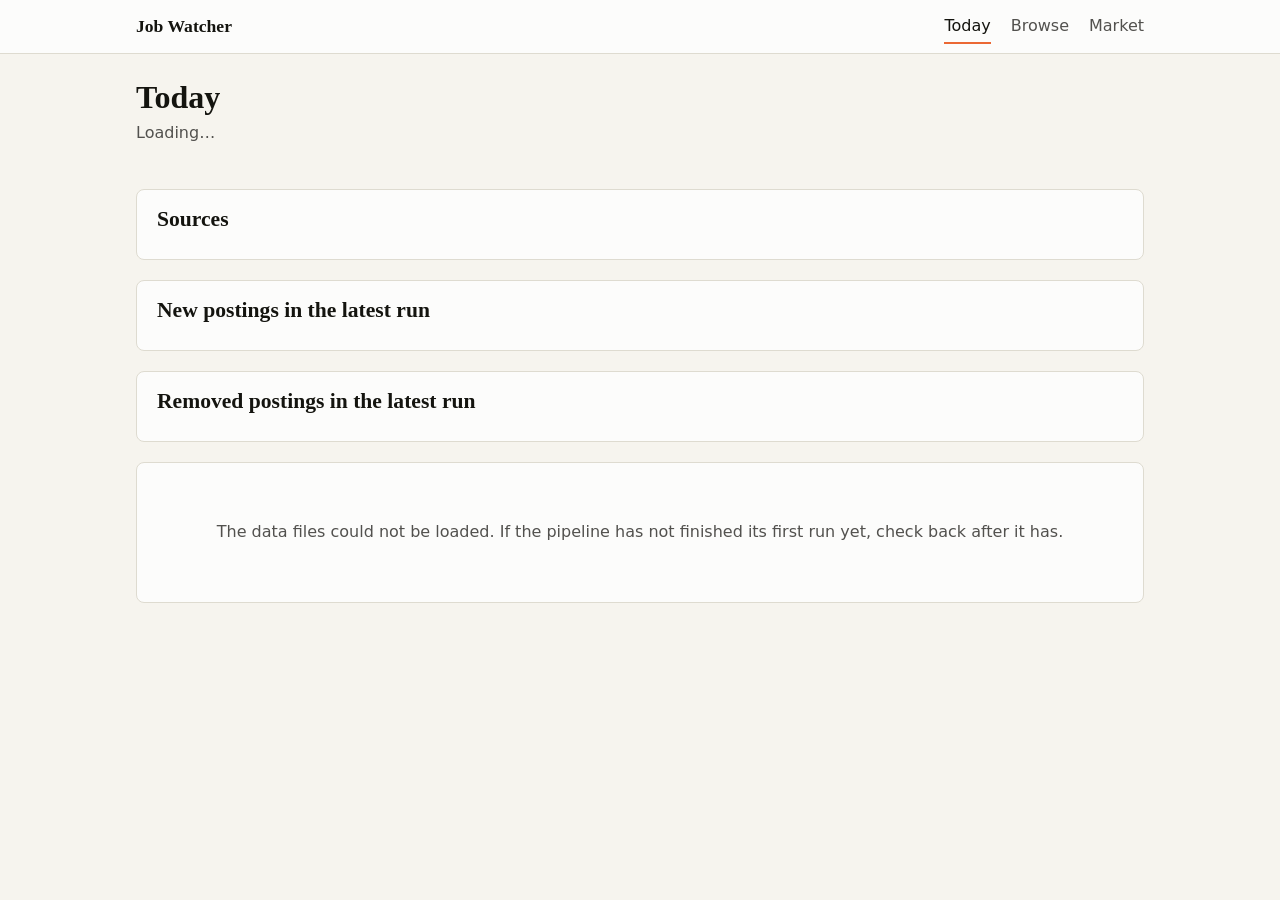
==== index.html @ 09fbc18b "Add Today, Browse and Market pages Co-Authored-By: Claude Fable 5.2 <noreply@anthropic.com> Claude-S" ====
<!doctype html>
<html lang="en">
<head>
<meta charset="utf-8">
<meta name="viewport" content="width=device-width, initial-scale=1">
<title>Today · Job Watcher</title>
<meta name="description" content="A daily watch on financial analyst and FP&amp;A openings.">
<meta name="theme-color" content="#14140f">
<link rel="manifest" href="manifest.webmanifest">
<link rel="icon" href="icons/icon-192.png">
<link rel="apple-touch-icon" href="icons/icon-192.png">
<link rel="stylesheet" href="style.css">
</head>
<body data-page="index">
<main>
  <h1>Today</h1>
  <p class="sub" id="last-run">Loading…</p>
  <div class="tiles" id="tiles"></div>
  <section class="card"><h2 id="sources-head">Sources</h2><ul class="sources" id="sources"></ul></section>
  <section class="card"><h2 id="new-head">New postings in the latest run</h2><div id="new"></div></section>
  <section class="card"><h2 id="removed-head">Removed postings in the latest run</h2><div id="removed"></div></section>
</main>
<script src="app.js"></script>
</body>
</html>
---- style.css ----
/* One set of fonts and colors for all three pages. */
:root {
  --page: #f6f4ee; --surface: #fcfcfb; --ink: #14140f; --ink-2: #52514e; --line: #dedbd0;
  --accent: #1c5cab; --series-1: #2a78d6; --series-2: #eb6834;
  --good: #0a7a0a; --bad: #c0302f; --star: #c98500;
  --serif: "Iowan Old Style", "Palatino Linotype", Palatino, Georgia, serif;
  --sans: system-ui, -apple-system, "Segoe UI", Roboto, Helvetica, Arial, sans-serif;
}
@media (prefers-color-scheme: dark) {
  :root {
    --page: #0f0f0e; --surface: #1a1a19; --ink: #f0efec; --ink-2: #c3c2b7; --line: #383835;
    --accent: #86b6ef; --series-1: #3987e5; --series-2: #d95926;
    --good: #3fbf3f; --bad: #e66767; --star: #eda100;
  }
}
* { box-sizing: border-box; }
body { margin: 0; background: var(--page); color: var(--ink); font: 16px/1.5 var(--sans); }
a { color: var(--accent); }
h1, h2, h3 { font-family: var(--serif); font-weight: 600; line-height: 1.2; text-wrap: balance; }
h1 { font-size: 2rem; margin: 0 0 .25rem; }
h2 { font-size: 1.35rem; margin: 0 0 .5rem; }
.sub { color: var(--ink-2); margin: 0 0 1.5rem; }
main { max-width: 1040px; margin: 0 auto; padding: 1.5rem 1rem 4rem; }

/* navigation bar (built by app.js on every page) */
.nav { background: var(--surface); border-bottom: 1px solid var(--line); position: sticky; top: 0; z-index: 5; }
.nav-in { max-width: 1040px; margin: 0 auto; padding: .6rem 1rem; display: flex; gap: 1.25rem; align-items: center; flex-wrap: wrap; }
.brand { font-family: var(--serif); font-weight: 700; font-size: 1.1rem; color: var(--ink); text-decoration: none; margin-right: auto; }
.nav a.tab { color: var(--ink-2); text-decoration: none; padding: .25rem 0; border-bottom: 2px solid transparent; }
.nav a.tab[aria-current="page"] { color: var(--ink); border-bottom-color: var(--series-2); }
.offline { display: none; font-size: .8rem; background: var(--series-2); color: #fff; padding: .1rem .5rem; border-radius: 99px; }
body.is-offline .offline { display: inline-block; }

.card { background: var(--surface); border: 1px solid var(--line); border-radius: 8px; padding: 1.1rem 1.25rem; margin-bottom: 1.25rem; }
.tiles { display: grid; grid-template-columns: repeat(auto-fit, minmax(170px, 1fr)); gap: .75rem; margin-bottom: 1.25rem; }
.tile { background: var(--surface); border: 1px solid var(--line); border-radius: 8px; padding: .9rem 1rem; }
.tile b { display: block; font: 600 2rem/1.1 var(--serif); font-variant-numeric: tabular-nums; }
.tile span { color: var(--ink-2); font-size: .9rem; }
.muted { color: var(--ink-2); }
.small { font-size: .875rem; }

table { border-collapse: collapse; width: 100%; font-size: .9rem; }
th, td { text-align: left; padding: .35rem .5rem; border-bottom: 1px solid var(--line); }
th { color: var(--ink-2); font-weight: 600; }
td.num, th.num { text-align: right; font-variant-numeric: tabular-nums; }
.ok { color: var(--good); font-weight: 600; } .fail { color: var(--bad); font-weight: 600; }
.sources { columns: 3 220px; column-gap: 1.5rem; list-style: none; padding: 0; margin: 0; font-size: .9rem; }
.sources li { break-inside: avoid; display: flex; gap: .5rem; padding: .15rem 0; }
.sources li span:nth-child(2) { margin-right: auto; }

/* posting lists */
.posts { list-style: none; margin: 0; padding: 0; }
.posts li { display: flex; gap: .75rem; align-items: baseline; padding: .55rem 0; border-bottom: 1px solid var(--line); }
.posts li:last-child { border-bottom: 0; }
.posts .what { flex: 1; min-width: 0; }
.posts .title { font-weight: 600; }
.posts .meta { color: var(--ink-2); font-size: .875rem; }
.posts .apply { white-space: nowrap; font-size: .9rem; }
.pill { font-size: .72rem; border: 1px solid var(--series-2); color: var(--ink); border-radius: 99px; padding: 0 .45rem; margin-left: .4rem; white-space: nowrap; }
.star { background: none; border: 0; font-size: 1.25rem; line-height: 1; cursor: pointer; color: var(--line); padding: 0 .1rem; }
.star[aria-pressed="true"] { color: var(--star); }
.star:focus-visible, button:focus-visible, select:focus-visible, input:focus-visible, a:focus-visible { outline: 2px solid var(--accent); outline-offset: 2px; }

/* filters */
.filters { display: flex; flex-wrap: wrap; gap: .6rem .9rem; align-items: end; }
.filters label { display: grid; gap: .15rem; font-size: .8rem; color: var(--ink-2); }
.filters select, .filters input[type=search] { font: inherit; padding: .35rem .5rem; border: 1px solid var(--line); border-radius: 6px; background: var(--surface); color: var(--ink); max-width: 15rem; }
.switch { display: inline-flex; border: 1px solid var(--line); border-radius: 6px; overflow: hidden; }
.switch button { font: inherit; border: 0; background: var(--surface); color: var(--ink-2); padding: .35rem .7rem; cursor: pointer; }
.switch button[aria-pressed="true"] { background: var(--ink); color: var(--page); }
.btn { font: inherit; border: 1px solid var(--line); background: var(--surface); color: var(--ink); border-radius: 6px; padding: .4rem .8rem; cursor: pointer; }

/* charts */
.chart { position: relative; margin-top: .75rem; }
.chart svg { display: block; width: 100%; height: auto; overflow: visible; }
.chart text { fill: var(--ink-2); font: 11px var(--sans); }
.chart .val { fill: var(--ink); font-variant-numeric: tabular-nums; }
.chart .grid { stroke: var(--line); stroke-width: 1; }
.chart .bar { transition: opacity .1s; }
.chart .hit { fill: transparent; }
.chart .hit:hover + .bar, .chart g:hover > .bar { opacity: .75; }
.chart-title { font-size: .85rem; font-weight: 600; color: var(--ink-2); margin: 1rem 0 0; }
.tip { position: absolute; pointer-events: none; background: var(--ink); color: var(--page); font-size: .8rem; padding: .25rem .5rem; border-radius: 4px; white-space: nowrap; transform: translate(-50%, -130%); display: none; z-index: 2; }
details.data { margin-top: .5rem; font-size: .85rem; }
details.data summary { cursor: pointer; color: var(--ink-2); }
.empty { color: var(--ink-2); padding: 1.5rem 0; text-align: center; }
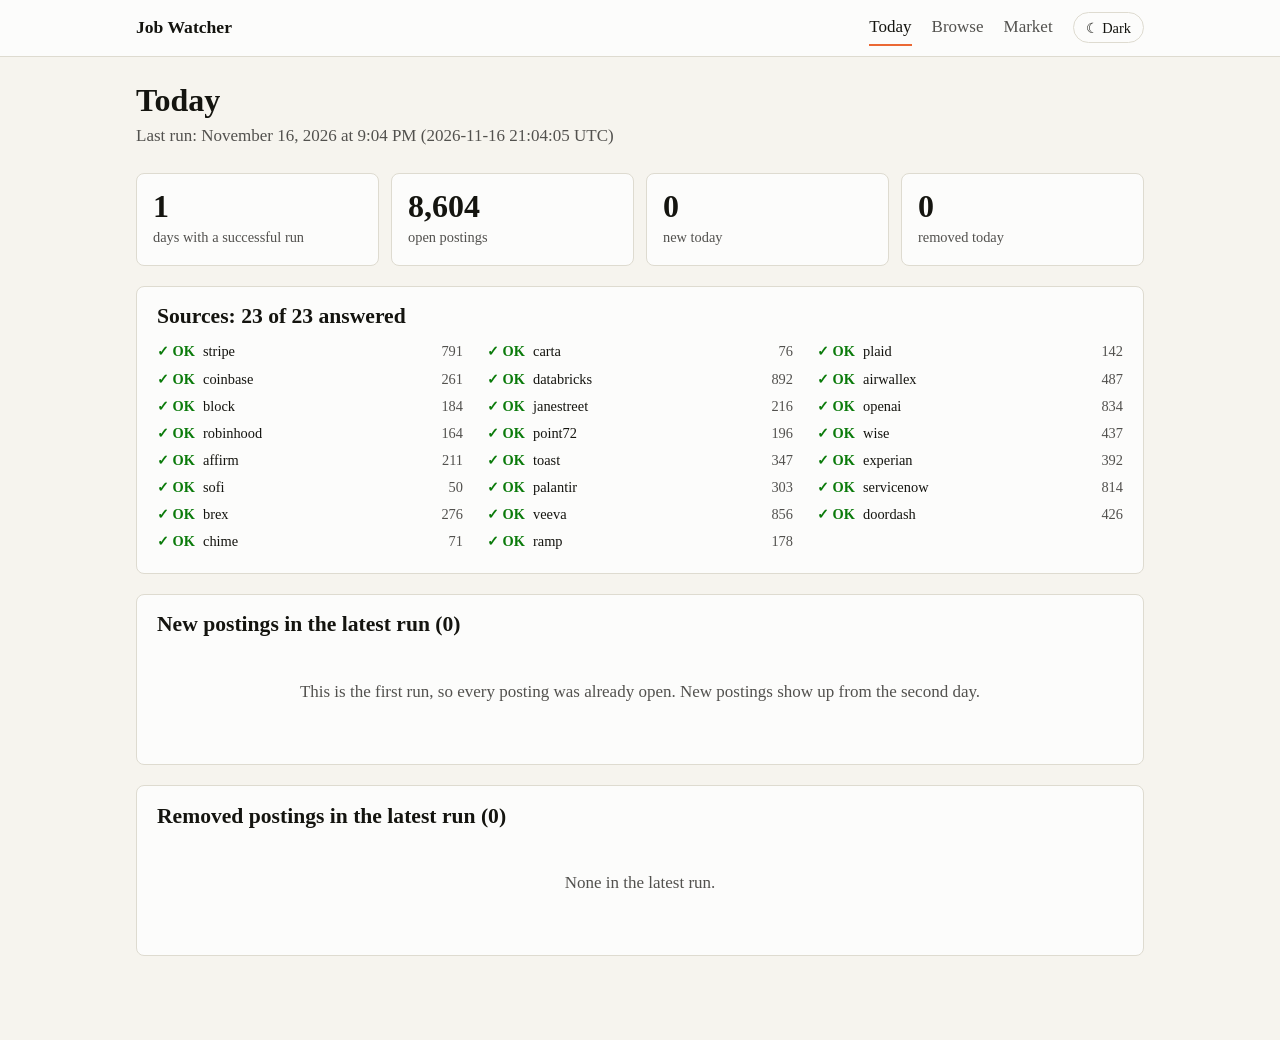
==== commit 6ee9d88c: "Add light/dark theme switch and serif fonts Co-Authored-By: Claude Fable 5.2 <noreply@anthropic.com>" ====
--- a/index.html
+++ b/index.html
@@ -10,6 +10,7 @@
 <link rel="icon" href="icons/icon-192.png">
 <link rel="apple-touch-icon" href="icons/icon-192.png">
 <link rel="stylesheet" href="style.css">
+<script>try { var t = localStorage.getItem("job-watcher-theme"); if (t) document.documentElement.dataset.theme = t; } catch (e) {}</script>
 </head>
 <body data-page="index">
 <main>
--- a/style.css
+++ b/style.css
@@ -1,22 +1,32 @@
 /* One set of fonts and colors for all three pages. */
+/* Light theme (the default). */
 :root {
   --page: #f6f4ee; --surface: #fcfcfb; --ink: #14140f; --ink-2: #52514e; --line: #dedbd0;
   --accent: #1c5cab; --series-1: #2a78d6; --series-2: #eb6834;
   --good: #0a7a0a; --bad: #c0302f; --star: #c98500;
-  --serif: "Iowan Old Style", "Palatino Linotype", Palatino, Georgia, serif;
-  --sans: system-ui, -apple-system, "Segoe UI", Roboto, Helvetica, Arial, sans-serif;
+  --serif: Georgia, "Times New Roman", Times, serif;
+  color-scheme: light;
 }
+/* Dark theme: chosen with the button in the navigation bar ... */
+:root[data-theme="dark"] {
+  --page: #0f0f0e; --surface: #1a1a19; --ink: #f0efec; --ink-2: #c3c2b7; --line: #383835;
+  --accent: #86b6ef; --series-1: #3987e5; --series-2: #d95926;
+  --good: #3fbf3f; --bad: #e66767; --star: #eda100;
+  color-scheme: dark;
+}
+/* ... or taken from the device's setting until a choice has been made. */
 @media (prefers-color-scheme: dark) {
-  :root {
+  :root:not([data-theme="light"]) {
     --page: #0f0f0e; --surface: #1a1a19; --ink: #f0efec; --ink-2: #c3c2b7; --line: #383835;
     --accent: #86b6ef; --series-1: #3987e5; --series-2: #d95926;
     --good: #3fbf3f; --bad: #e66767; --star: #eda100;
+    color-scheme: dark;
   }
 }
 * { box-sizing: border-box; }
-body { margin: 0; background: var(--page); color: var(--ink); font: 16px/1.5 var(--sans); }
+body { margin: 0; background: var(--page); color: var(--ink); font: 17px/1.55 var(--serif); }
 a { color: var(--accent); }
-h1, h2, h3 { font-family: var(--serif); font-weight: 600; line-height: 1.2; text-wrap: balance; }
+h1, h2, h3 { font-family: var(--serif); font-weight: 700; line-height: 1.2; text-wrap: balance; }
 h1 { font-size: 2rem; margin: 0 0 .25rem; }
 h2 { font-size: 1.35rem; margin: 0 0 .5rem; }
 .sub { color: var(--ink-2); margin: 0 0 1.5rem; }
@@ -28,6 +38,7 @@
 .brand { font-family: var(--serif); font-weight: 700; font-size: 1.1rem; color: var(--ink); text-decoration: none; margin-right: auto; }
 .nav a.tab { color: var(--ink-2); text-decoration: none; padding: .25rem 0; border-bottom: 2px solid transparent; }
 .nav a.tab[aria-current="page"] { color: var(--ink); border-bottom-color: var(--series-2); }
+.theme { font: inherit; font-size: .9rem; border: 1px solid var(--line); background: var(--surface); color: var(--ink); border-radius: 99px; padding: .2rem .75rem; cursor: pointer; }
 .offline { display: none; font-size: .8rem; background: var(--series-2); color: #fff; padding: .1rem .5rem; border-radius: 99px; }
 body.is-offline .offline { display: inline-block; }
 
@@ -73,7 +84,7 @@
 /* charts */
 .chart { position: relative; margin-top: .75rem; }
 .chart svg { display: block; width: 100%; height: auto; overflow: visible; }
-.chart text { fill: var(--ink-2); font: 11px var(--sans); }
+.chart text { fill: var(--ink-2); font: 12px var(--serif); }
 .chart .val { fill: var(--ink); font-variant-numeric: tabular-nums; }
 .chart .grid { stroke: var(--line); stroke-width: 1; }
 .chart .bar { transition: opacity .1s; }
